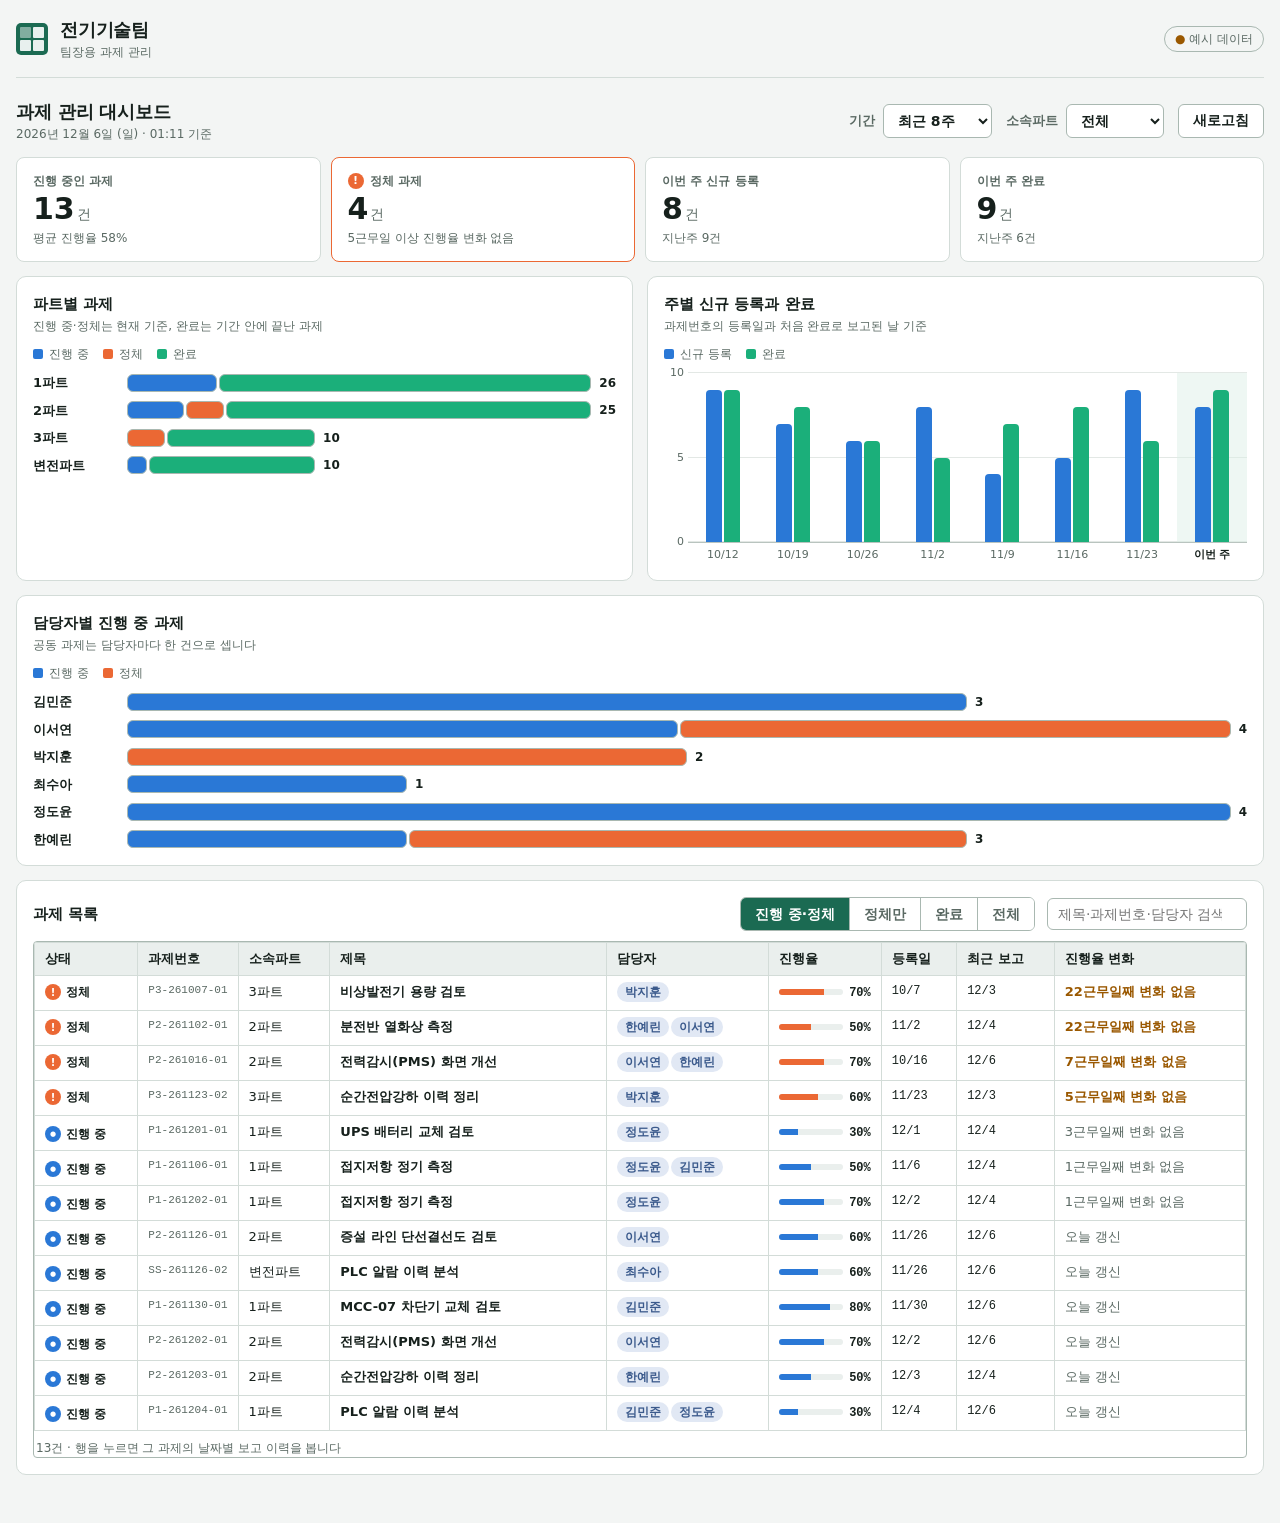
==== daily-report/dashboard/index.html @ bfe54c67 "Add a separable team-lead task dashboard - dashboard/ is a standalone, read-only module: KPI tiles (" ====
<!doctype html>
<html lang="ko">
<head>
<meta charset="utf-8">
<meta name="viewport" content="width=device-width, initial-scale=1, viewport-fit=cover">
<title>과제 관리 대시보드</title>
<link rel="stylesheet" href="../css/style.css">
<link rel="stylesheet" href="dashboard.css">
</head>
<body>
<!--
  팀장 전용 대시보드 페이지.
  일반 화면(../index.html)과 같은 설정·저장소·데이터 해석 규칙을 쓰고, 화면 코드(app.js)는 쓰지 않습니다.
  나중에 팀장 전용 솔루션으로 옮길 때는 이 폴더와 공통 js(config, util, model, store-*)만 가져가면 됩니다.
-->
<div class="app">
  <header class="topbar">
    <div class="brand">
      <span class="brand-mark" aria-hidden="true"><i></i><i></i><i></i><i></i></span>
      <div>
        <h1 id="team-title"></h1>
        <p id="team-name" class="brand-sub"></p>
      </div>
    </div>
    <span id="store-badge" class="store-badge" style="margin-left:auto"></span>
  </header>
  <main id="dash-root" class="view"></main>
</div>
<div id="toast" class="toast" role="status" aria-live="polite"></div>

<script src="../js/config.js"></script>
<script src="../js/util.js"></script>
<script src="../js/model.js"></script>
<script src="../js/store-mock.js"></script>
<script src="../js/store-goodocs.js"></script>
<script src="dashboard.js"></script>
<script>
  (function () {
    const cfg = window.APP_CONFIG;
    const store = DR.createStore();
    document.getElementById('team-title').textContent = cfg.TEAM_NAME;
    document.getElementById('team-name').textContent = '팀장용 과제 관리';
    const badge = document.getElementById('store-badge');
    badge.textContent = store.label;
    badge.dataset.kind = store.kind;
    const dash = DR.Dashboard.create(store);
    dash.mount(document.getElementById('dash-root'));
    dash.show();
  })();
</script>
</body>
</html>
---- daily-report/css/style.css ----
/* 레이아웃: 상단 바 + 단일 작업 영역. 팀 현황은 스프레드시트 격자(행 번호·열 문자)를 그대로 따른다 */
:root {
  --bg: #f3f5f4;
  --surface: #ffffff;
  --surface-2: #eaefed;
  --line: #d3dcd8;
  --line-strong: #a9b8b1;
  --fg: #16201c;
  --muted: #5a6963;
  --accent: #1b6a52;
  --accent-ink: #ffffff;
  --accent-soft: #d9ede5;
  --plan: #3b5a8c;
  --plan-soft: #e1e8f4;
  --warn: #9a5800;
  --warn-soft: #fbeedb;
  --danger: #b3261e;
  --danger-soft: #fbe5e3;
  --ok-soft: #dff1e7;
  --carry: #9aa6a1;
  --shadow: 0 1px 2px rgb(20 40 30 / 0.06), 0 4px 16px rgb(20 40 30 / 0.06);

  --font-ui: Pretendard, "Malgun Gothic", "맑은 고딕", "Apple SD Gothic Neo", "Noto Sans KR", system-ui, sans-serif;
  --font-num: "Cascadia Mono", Consolas, "SF Mono", ui-monospace, monospace;
  --radius: 6px;
}
@media (prefers-color-scheme: dark) {
  :root:not([data-theme="light"]) {
    --bg: #111715;
    --surface: #18201d;
    --surface-2: #1f2925;
    --line: #2d3a35;
    --line-strong: #44544d;
    --fg: #e4ebe8;
    --muted: #93a39c;
    --accent: #4fbf98;
    --accent-ink: #08130f;
    --accent-soft: #1d3a2f;
    --plan: #8eabdc;
    --plan-soft: #222f45;
    --warn: #e9a95a;
    --warn-soft: #3a2c19;
    --danger: #f08a80;
    --danger-soft: #3d1f1d;
    --ok-soft: #1b3428;
    --carry: #66736e;
    --shadow: 0 1px 2px rgb(0 0 0 / 0.3), 0 4px 16px rgb(0 0 0 / 0.25);
    color-scheme: dark;
  }
}
:root[data-theme="dark"] {
  --bg: #111715;
  --surface: #18201d;
  --surface-2: #1f2925;
  --line: #2d3a35;
  --line-strong: #44544d;
  --fg: #e4ebe8;
  --muted: #93a39c;
  --accent: #4fbf98;
  --accent-ink: #08130f;
  --accent-soft: #1d3a2f;
  --plan: #8eabdc;
  --plan-soft: #222f45;
  --warn: #e9a95a;
  --warn-soft: #3a2c19;
  --danger: #f08a80;
  --danger-soft: #3d1f1d;
  --ok-soft: #1b3428;
  --carry: #66736e;
  --shadow: 0 1px 2px rgb(0 0 0 / 0.3), 0 4px 16px rgb(0 0 0 / 0.25);
  color-scheme: dark;
}

* { box-sizing: border-box; }
[hidden] { display: none !important; }
body {
  margin: 0;
  background: var(--bg);
  color: var(--fg);
  font: 14px/1.5 var(--font-ui);
  -webkit-font-smoothing: antialiased;
}
button, input, select { font: inherit; color: inherit; }
:focus-visible { outline: 2px solid var(--accent); outline-offset: 2px; }

.app {
  max-width: 1280px;
  margin: 0 auto;
  padding-inline: 16px;
  padding-block: 0 48px;
}

/* ── 상단 바 ── */
.topbar {
  display: flex;
  align-items: center;
  flex-wrap: wrap;
  gap: 12px 24px;
  padding-block: 16px;
  border-bottom: 1px solid var(--line);
  margin-bottom: 20px;
}
.brand { display: flex; align-items: center; gap: 12px; }
.brand h1 { margin: 0; font-size: 18px; font-weight: 700; letter-spacing: -0.01em; }
.brand-sub { margin: 0; color: var(--muted); font-size: 12px; }
.brand-mark {
  display: grid;
  grid-template-columns: repeat(2, 11px);
  gap: 2px;
  padding: 4px;
  border-radius: 5px;
  background: var(--accent);
}
.brand-mark i { height: 11px; background: var(--accent-ink); opacity: 0.9; border-radius: 1px; }
.brand-mark i:first-child { opacity: 0.45; }

.tabs { display: flex; gap: 4px; background: var(--surface-2); padding: 3px; border-radius: 8px; }
.tabs button {
  border: 0;
  background: transparent;
  padding: 7px 16px;
  border-radius: 6px;
  cursor: pointer;
  color: var(--muted);
  font-weight: 600;
}
.tabs button[aria-selected="true"] { background: var(--surface); color: var(--fg); box-shadow: var(--shadow); }

.me-chip {
  margin-left: auto;
  height: 32px;
  padding: 0 12px;
  border: 1px solid var(--line-strong);
  border-radius: 999px;
  background: var(--surface);
  cursor: pointer;
  white-space: nowrap;
}
.me-chip:hover { border-color: var(--accent); }
.me-chip .me-label { color: var(--muted); font-size: 12px; }
.me-chip.needs { background: var(--accent); border-color: var(--accent); color: var(--accent-ink); }
.me-form { display: grid; gap: 12px; }
.me-form h2 { margin: 0; font-size: 16px; }
.me-form .meta { margin: 0; }
.field-col { display: grid; gap: 4px; font-weight: 600; }
.field-col span { color: var(--muted); font-size: 13px; }
.field-col input, .field-col select { width: 100%; }
.store-badge {
  font-size: 12px;
  padding: 3px 10px;
  border-radius: 999px;
  border: 1px solid var(--line-strong);
  color: var(--muted);
}
.store-badge[data-kind="goodocs"] { border-color: var(--accent); color: var(--accent); }
.store-badge::before { content: "● "; }
.store-badge[data-kind="mock"]::before { color: var(--warn); }

/* ── 공통 컨트롤 ── */
.toolbar { display: flex; flex-wrap: wrap; align-items: center; gap: 10px 14px; margin-bottom: 16px; }
.spacer { flex: 1; }
.field { display: flex; align-items: center; gap: 8px; font-weight: 600; }
.field span { color: var(--muted); font-size: 13px; }
select, input[type="text"], input[type="date"] {
  height: 34px;
  padding: 0 10px;
  background: var(--surface);
  border: 1px solid var(--line-strong);
  border-radius: var(--radius);
  min-width: 0;
}
input[type="date"] { font-family: var(--font-num); font-variant-numeric: tabular-nums; }
input:disabled, select:disabled { background: var(--surface-2); color: var(--fg); opacity: 1; border-color: var(--line); }
.date-nav { display: flex; align-items: center; gap: 4px; }

.btn {
  height: 34px;
  padding: 0 14px;
  border: 1px solid var(--line-strong);
  background: var(--surface);
  border-radius: var(--radius);
  cursor: pointer;
  font-weight: 600;
  white-space: nowrap;
}
.btn:hover { border-color: var(--accent); }
.btn.primary { background: var(--accent); border-color: var(--accent); color: var(--accent-ink); min-width: 96px; }
.btn.primary:disabled { opacity: 0.45; cursor: default; }
.btn.ghost { border-color: transparent; background: transparent; color: var(--accent); }
.btn.ghost:hover { background: var(--accent-soft); }
.btn.add { border-style: dashed; color: var(--muted); background: transparent; justify-self: start; }
.icon-btn {
  width: 34px;
  height: 34px;
  border: 1px solid var(--line-strong);
  background: var(--surface);
  border-radius: var(--radius);
  cursor: pointer;
  font-size: 18px;
  line-height: 1;
}
.icon-btn.del { border-color: transparent; background: transparent; color: var(--muted); }
.icon-btn.del:hover { color: var(--danger); background: var(--danger-soft); }
.check { display: inline-flex; align-items: center; gap: 6px; cursor: pointer; }
.check input { width: 16px; height: 16px; accent-color: var(--accent); }

.seg { display: inline-flex; border: 1px solid var(--line-strong); border-radius: var(--radius); overflow: hidden; }
.seg button { border: 0; background: var(--surface); padding: 0 14px; height: 32px; cursor: pointer; font-weight: 600; color: var(--muted); }
.seg button + button { border-left: 1px solid var(--line-strong); }
.seg button[aria-pressed="true"] { background: var(--accent); color: var(--accent-ink); }

.banner { padding: 10px 14px; border-radius: var(--radius); margin-bottom: 14px; }
.banner-info { background: var(--plan-soft); color: var(--plan); }
.banner-carry { background: var(--surface); border: 1px dashed var(--line-strong); color: var(--muted); }
.banner-carry b { color: var(--fg); }
.banner-error { background: var(--danger-soft); color: var(--danger); font-weight: 600; }

.pill {
  display: inline-block;
  padding: 1px 8px;
  border-radius: 999px;
  font-size: 12px;
  font-weight: 600;
  white-space: nowrap;
}
.pill-danger { background: var(--danger-soft); color: var(--danger); }
.pill-ok { background: var(--ok-soft); color: var(--accent); }
.pill-part { background: var(--surface-2); color: var(--fg); }
.pill-part b { font-family: var(--font-num); margin-left: 2px; }

/* ── 팀원 입력 ── */
.empty-state {
  display: grid;
  gap: 4px;
  padding: 28px;
  background: var(--surface);
  border: 1px dashed var(--line-strong);
  border-radius: 10px;
  color: var(--muted);
}
.empty-state strong { color: var(--fg); font-size: 15px; }
.report-heading { margin: 0 0 12px; font-size: 20px; font-weight: 700; letter-spacing: -0.01em; text-wrap: balance; }

.block {
  display: grid;
  gap: 8px;
  background: var(--surface);
  border: 1px solid var(--line);
  border-radius: 10px;
  padding: 16px;
  margin-bottom: 14px;
}
.block-head { display: flex; align-items: center; justify-content: space-between; gap: 8px; }
.block-head h2 { margin: 0; font-size: 15px; }
.rows-empty { margin: 4px 0; color: var(--muted); }
.entries { display: grid; }
.entry {
  display: grid;
  grid-template-columns: 88px 100px minmax(0, 1fr) minmax(0, 1.5fr) 90px minmax(0, 0.7fr) 150px 34px;
  gap: 6px;
  align-items: start;
  padding-block: 8px;
  border-top: 1px solid var(--line);
}
.entry-head {
  border-top: 0;
  padding-block: 0 2px;
  color: var(--muted);
  font-size: 12px;
  font-weight: 600;
  letter-spacing: 0.02em;
}
.entry-no {
  padding-top: 8px;
  text-align: center;
  color: var(--muted);
  font-family: var(--font-num);
  font-size: 12px;
  font-variant-numeric: tabular-nums;
}
.entry-head span:first-child { text-align: center; }
.cell { display: grid; gap: 2px; min-width: 0; }
.cell-label { display: none; color: var(--muted); font-size: 12px; font-weight: 600; }
.cell input { width: 100%; }
textarea {
  width: 100%;
  min-height: 64px;
  max-height: 360px;
  padding: 7px 10px;
  background: var(--surface);
  border: 1px solid var(--line-strong);
  border-radius: var(--radius);
  font: inherit;
  line-height: 1.45;
  color: inherit;
  resize: vertical;
  overflow-y: auto;
}
textarea:disabled { background: var(--surface-2); border-color: var(--line); color: var(--fg); resize: none; }
.entry .del { margin-top: 0; }
.entry-no small {
  display: block;
  margin-top: 2px;
  font-family: var(--font-ui);
  font-size: 10px;
  color: var(--carry);
}
.entry.carried input, .entry.carried textarea { color: var(--carry); border-style: dashed; }
.entry.is-done input, .entry.is-done textarea { background: var(--ok-soft); border-color: transparent; }
.entry.is-done [data-f="progress"] { color: var(--accent); font-weight: 700; }
.done-btn {
  height: 30px;
  border: 1px solid var(--accent);
  background: var(--surface);
  color: var(--accent);
  border-radius: var(--radius);
  font-weight: 700;
  font-size: 13px;
  cursor: pointer;
}
.done-btn:hover { background: var(--accent-soft); }
.done-btn[aria-pressed="true"] { background: var(--accent); color: var(--accent-ink); }
.add-row { display: flex; flex-wrap: wrap; gap: 8px; }
.cell select { width: 100%; }
select.unset { color: var(--muted); }
.owners {
  display: flex;
  flex-wrap: wrap;
  gap: 4px;
  align-items: center;
  min-height: 34px;
  padding: 3px 4px;
  background: var(--surface);
  border: 1px solid var(--line-strong);
  border-radius: var(--radius);
}
.owners:focus-within { outline: 2px solid var(--accent); outline-offset: 1px; }
.owner-add { flex: 1; min-width: 60px; height: 26px !important; border: 0 !important; padding: 0 4px !important; background: transparent !important; }
.owner-add:focus-visible { outline: none; }
.chip {
  display: inline-flex;
  align-items: center;
  gap: 2px;
  padding: 1px 4px 1px 8px;
  border-radius: 999px;
  background: var(--plan-soft);
  color: var(--plan);
  font-size: 12px;
  font-weight: 600;
  white-space: nowrap;
}
.chip button { border: 0; background: none; color: inherit; cursor: pointer; padding: 0 2px; font-size: 14px; line-height: 1; opacity: 0.7; }
.chip button:hover { opacity: 1; }
.entry.carried .owners { border-style: dashed; }
.entry.carried .chip { opacity: 0.6; }

.whoami { display: flex; align-items: center; gap: 8px; }
.whoami-label { color: var(--muted); font-size: 13px; font-weight: 600; }
.whoami strong { font-size: 15px; }
.whoami select { height: 30px; }
.setup-row select { width: 130px; }
.btn.small { height: 28px; padding: 0 8px; font-size: 13px; }
.setup-row { display: flex; gap: 8px; margin-top: 8px; }
.setup-row input { width: 200px; }
.ok { color: var(--accent); font-weight: 700; }

/* 과제번호 · 공동 과제 */
.entry-no small.tid { color: var(--muted); font-family: var(--font-num); font-size: 10px; }
.entry-no small { white-space: nowrap; }
.entry-no small.tid { white-space: normal; line-height: 1.25; margin-top: 2px; }
.entry-no small.by { color: var(--plan); }
.sheet td.tid-cell { width: 1%; white-space: nowrap; font-family: var(--font-num); font-size: 11px; color: var(--muted); }
.sheet td.time small { display: block; font-family: var(--font-ui); font-size: 11px; }

/* 충돌 비교 */
.dialog.conflict { width: min(860px, 100%); max-height: min(88vh, 900px); display: grid; grid-template-rows: auto auto minmax(0, 1fr) auto; gap: 10px; }
.conflict h2 { margin: 0; font-size: 16px; color: var(--warn); }
.conflict .meta { margin: 0; }
.cf-wrap { overflow: auto; border: 1px solid var(--line); border-radius: 6px; }
.cf-table { border-collapse: collapse; width: 100%; min-width: 520px; font-size: 13px; }
.cf-table th, .cf-table td { border-bottom: 1px solid var(--line); padding: 8px 10px; text-align: left; vertical-align: top; }
.cf-table thead th { background: var(--surface-2); position: sticky; top: 0; }
.cf-table tbody th { width: 80px; color: var(--muted); white-space: nowrap; }
.cf-table td { width: 45%; white-space: pre-wrap; overflow-wrap: anywhere; }
.cf-table tr.diff td { background: var(--warn-soft); }
.cf-table tr.diff th { color: var(--warn); }
.conflict .dialog-actions { flex-wrap: wrap; }

/* 지난 업무 불러오기 */
.dialog.loader {
  width: min(760px, 100%);
  max-height: min(86vh, 860px);
  display: grid;
  grid-template-rows: auto auto auto minmax(0, 1fr) auto;
  gap: 10px;
  padding: 18px;
}
.loader-head { display: flex; align-items: center; justify-content: space-between; }
.loader-head h2 { margin: 0; font-size: 16px; }
.loader-filters { display: flex; flex-wrap: wrap; gap: 8px 12px; align-items: center; }
.loader-filters input[type="search"] {
  flex: 1;
  min-width: 180px;
  height: 34px;
  padding: 0 10px;
  background: var(--surface);
  border: 1px solid var(--line-strong);
  border-radius: var(--radius);
}
.loader-filters + .meta { margin: 0; }
.loader-list { overflow-y: auto; display: grid; align-content: start; gap: 6px; padding-right: 2px; min-height: 120px; }
.ldr-item {
  display: grid;
  grid-template-columns: 20px minmax(0, 1fr);
  gap: 2px 8px;
  padding: 10px 12px;
  border: 1px solid var(--line);
  border-radius: 8px;
  cursor: pointer;
  background: var(--surface);
}
.ldr-item:hover { border-color: var(--line-strong); }
.ldr-item.on { border-color: var(--accent); background: var(--accent-soft); }
.ldr-item input { grid-row: 1 / 4; margin-top: 3px; width: 16px; height: 16px; accent-color: var(--accent); }
.ldr-meta { font-size: 12px; color: var(--muted); font-variant-numeric: tabular-nums; }
.ldr-title { font-weight: 700; white-space: pre-wrap; }
.ldr-content {
  white-space: pre-wrap;
  color: var(--muted);
  font-size: 13px;
  display: -webkit-box;
  -webkit-line-clamp: 3;
  -webkit-box-orient: vertical;
  overflow: hidden;
}
.loader-foot { display: flex; align-items: center; justify-content: flex-end; gap: 8px; }
.loader-foot .meta { margin: 0 auto 0 0; }

.savebar {
  position: sticky;
  bottom: 0;
  display: flex;
  align-items: center;
  justify-content: flex-end;
  gap: 14px;
  padding-block: 12px calc(12px + env(safe-area-inset-bottom, 0px));
  background: linear-gradient(to top, var(--bg) 70%, transparent);
}
.dirty-text { color: var(--muted); }
.dirty-text.pending { color: var(--warn); font-weight: 600; }

/* ── 팀 현황 ── */
.summary { display: grid; grid-template-columns: repeat(auto-fit, minmax(200px, 1fr)); gap: 10px; margin-bottom: 14px; }
.stat {
  display: grid;
  align-content: start;
  gap: 6px;
  background: var(--surface);
  border: 1px solid var(--line);
  border-radius: 8px;
  padding: 12px 14px;
  min-width: 0;
}
.stat-label { color: var(--muted); font-size: 12px; font-weight: 600; }
.stat-val { font-size: 22px; font-weight: 700; font-family: var(--font-num); font-variant-numeric: tabular-nums; }
.stat-val small { font-size: 13px; color: var(--muted); font-weight: 500; margin-left: 2px; font-family: var(--font-ui); }
.stat-val.warn { color: var(--warn); }
.stat-val.ok { color: var(--accent); }
.chips { display: flex; flex-wrap: wrap; gap: 4px; }
.meter { height: 4px; background: var(--surface-2); border-radius: 2px; overflow: hidden; }
.meter span { display: block; height: 100%; background: var(--accent); }

.grid-wrap {
  overflow-x: auto;
  background: var(--surface);
  border: 1px solid var(--line-strong);
  border-radius: 4px;
}
.grid-wrap[aria-busy="true"] { opacity: 0.6; }
.sheet { border-collapse: collapse; width: 100%; min-width: 1000px; font-size: 13px; }
.sheet th, .sheet td { border: 1px solid var(--line); padding: 6px 10px; vertical-align: top; text-align: left; }
.sheet thead th { position: sticky; top: 0; background: var(--surface-2); font-weight: 600; white-space: nowrap; }
.sheet thead tr.letters th {
  font-family: var(--font-num);
  font-size: 11px;
  color: var(--muted);
  text-align: center;
  font-weight: 500;
  padding-block: 2px;
}
.sheet .corner, .sheet .rn {
  width: 40px;
  background: var(--surface-2);
  color: var(--muted);
  text-align: center;
  font-family: var(--font-num);
  font-size: 11px;
  font-weight: 500;
}
.sheet tbody tr:hover td { background: color-mix(in srgb, var(--accent-soft) 40%, transparent); }
.sheet tr.group-end td, .sheet tr.group-end th { border-bottom: 2px solid var(--line-strong); }
.sheet td.name { font-weight: 700; white-space: nowrap; background: var(--surface); }
.sheet td.part-group { width: 1%; white-space: nowrap; background: var(--surface); }
.sheet td.part-group b { display: block; font-size: 14px; }
.sheet td.part-group small { color: var(--muted); font-size: 11px; }
.sheet td.owners-cell { width: 1%; }
.sheet td.owners-cell .chip { margin: 0 2px 2px 0; padding-right: 8px; }
.sheet tr.is-done td.title { color: var(--accent); }
.sheet tr.empty-part td { background: var(--surface-2); }
.sheet td.title, .sheet td.content, .sheet td.note { white-space: pre-wrap; overflow-wrap: anywhere; }
.sheet td.title { min-width: 200px; font-weight: 600; }
.sheet td.content { min-width: 320px; }
.sheet td.note { min-width: 140px; color: var(--warn); }
.sheet td.prog { width: 1%; white-space: nowrap; }
.sheet td.prog b, .ptext { font-family: var(--font-num); font-variant-numeric: tabular-nums; font-weight: 600; font-size: 12px; margin-left: 6px; }
.ptext { margin-left: 0; }
.sheet td.time { width: 1%; white-space: nowrap; color: var(--muted); font-family: var(--font-num); font-variant-numeric: tabular-nums; font-size: 12px; }
.sheet tr.missing td { background: var(--danger-soft); }
.grid-empty { color: var(--muted); padding-block: 20px; }

.pbar { display: inline-block; width: 64px; height: 6px; background: var(--surface-2); border-radius: 3px; overflow: hidden; vertical-align: middle; }
.pbar span { display: block; height: 100%; background: var(--warn); }
.pbar[data-tone="mid"] span { background: var(--plan); }
.pbar[data-tone="done"] span { background: var(--accent); }

.sheet-week td.wk { position: relative; width: 18%; min-width: 150px; }
.sheet-week th.is-today { background: var(--accent-soft); }
.day-link { border: 0; background: none; padding: 0; font-weight: 600; cursor: pointer; color: inherit; }
.day-link:hover { color: var(--accent); text-decoration: underline; }
.sheet-week ul { margin: 0; padding: 0; list-style: none; display: grid; gap: 4px; }
.sheet-week li { display: grid; grid-template-columns: minmax(0, 1fr) auto; gap: 2px 6px; line-height: 1.35; }
.wk-p { font-family: var(--font-num); font-size: 11px; color: var(--muted); font-variant-numeric: tabular-nums; }
.wk-p.ok { color: var(--accent); font-weight: 700; }
.wk-owner { grid-column: 1 / -1; font-size: 11px; color: var(--plan); }
.wk-note { grid-column: 1 / -1; font-size: 11px; color: var(--warn); }
.wk-open { position: absolute; inset: 0; border: 0; background: transparent; cursor: pointer; }
.wk-open:hover { background: color-mix(in srgb, var(--accent-soft) 45%, transparent); }
.missing-cell { background: var(--danger-soft); }
.future { background: repeating-linear-gradient(135deg, transparent 0 6px, var(--surface-2) 6px 7px); }
.muted { color: var(--muted); }
.meta { color: var(--muted); font-size: 12px; margin: 8px 2px 0; }

/* ── 알림 / 확인창 ── */
.toast {
  position: fixed;
  left: 50%;
  bottom: calc(24px + env(safe-area-inset-bottom, 0px));
  transform: translate(-50%, 16px);
  max-width: min(520px, calc(100vw - 32px));
  padding: 10px 16px;
  border-radius: 8px;
  background: var(--fg);
  color: var(--bg);
  font-weight: 600;
  box-shadow: var(--shadow);
  opacity: 0;
  pointer-events: none;
  transition: opacity 0.2s, transform 0.2s;
  z-index: 20;
}
.toast.show { opacity: 1; transform: translate(-50%, 0); }
.toast[data-kind="error"] { background: var(--danger); color: #fff; }
.toast[data-kind="warn"] { background: var(--warn); color: #fff; }

.dialog-backdrop {
  position: fixed;
  inset: 0;
  display: grid;
  place-items: center;
  padding: 16px;
  background: rgb(0 0 0 / 0.35);
  z-index: 30;
}
.dialog {
  width: min(380px, 100%);
  background: var(--surface);
  border-radius: 10px;
  padding: 20px;
  box-shadow: var(--shadow);
}
.dialog-msg { margin: 0 0 16px; font-weight: 600; }
.dialog-actions { display: flex; justify-content: flex-end; gap: 8px; }

@media (prefers-reduced-motion: reduce) {
  .toast { transition: none; }
}

/* ── 좁은 화면(휴대폰) ── */
@media (max-width: 640px) {
  .me-chip { margin-left: 0; }
  .entry-head { display: none; }
  .entry { grid-template-columns: 72px minmax(0, 1fr) 96px 34px; }
  .entry-no { grid-column: 1; grid-row: 1; }
  .entry .c-part { grid-column: 2; grid-row: 1; }
  .entry .c-progress { grid-column: 3; grid-row: 1; }
  .entry .del { grid-column: 4; grid-row: 1; margin-top: 18px; }
  .setup-row input { width: auto; flex: 1; }
  .entry .c-title, .entry .c-content, .entry .c-note, .entry .c-owners { grid-column: 2 / -1; }
  .cell-label { display: block; }
}
---- daily-report/dashboard/dashboard.css ----
/* 팀장용 과제관리 대시보드 — 공통 css/style.css의 토큰 위에 얹는다 */
:root {
  /* 상태 색 (색약 검증 통과: 진행 중·정체·완료 3색). 같은 상태는 모든 차트에서 같은 색 */
  --s-active: #2a78d6;
  --s-stalled: #eb6834;
  --s-done: #1baf7a;
  --grid: #e3e8e5;
  --axis: #b9c4bf;
  --tip-bg: #16201c;
  --tip-fg: #ffffff;
}
@media (prefers-color-scheme: dark) {
  :root:not([data-theme="light"]) {
    --s-active: #3987e5;
    --s-stalled: #d95926;
    --s-done: #199e70;
    --grid: #26302c;
    --axis: #3a4641;
    --tip-bg: #e4ebe8;
    --tip-fg: #111715;
  }
}
:root[data-theme="dark"] {
  --s-active: #3987e5;
  --s-stalled: #d95926;
  --s-done: #199e70;
  --grid: #26302c;
  --axis: #3a4641;
  --tip-bg: #e4ebe8;
  --tip-fg: #111715;
}

.s-active { background: var(--s-active); }
.s-stalled { background: var(--s-stalled); }
.s-done { background: var(--s-done); }

.dash { display: grid; gap: 14px; }
.dash-toolbar { display: flex; flex-wrap: wrap; align-items: center; gap: 10px 14px; }
.dash-title { display: grid; margin-right: auto; }
.dash-title h2 { margin: 0; font-size: 18px; letter-spacing: -0.01em; }
.dash-title .meta { margin: 0; }

/* 핵심 숫자 */
.dash-kpis { display: grid; grid-template-columns: repeat(auto-fit, minmax(190px, 1fr)); gap: 10px; }
.kpi {
  display: grid;
  gap: 2px;
  padding: 14px 16px;
  background: var(--surface);
  border: 1px solid var(--line);
  border-radius: 8px;
  min-width: 0;
}
.kpi-label { color: var(--muted); font-size: 12px; font-weight: 600; display: flex; align-items: center; gap: 6px; }
.kpi-val { font-size: 30px; font-weight: 700; line-height: 1.15; }
.kpi-val small { font-size: 14px; color: var(--muted); font-weight: 500; margin-left: 2px; }
.kpi-sub { color: var(--muted); font-size: 12px; }
.kpi.is-warn { border-color: var(--s-stalled); }
.warn-icon {
  display: inline-grid;
  place-items: center;
  width: 16px;
  height: 16px;
  border-radius: 50%;
  background: var(--s-stalled);
  color: #fff;
  font-style: normal;
  font-size: 11px;
  font-weight: 800;
}

/* 카드 */
.dash-grid { display: grid; grid-template-columns: repeat(2, minmax(0, 1fr)); gap: 14px; }
.dash-card {
  display: grid;
  align-content: start;
  gap: 10px;
  padding: 16px;
  background: var(--surface);
  border: 1px solid var(--line);
  border-radius: 10px;
  min-width: 0;
}
.dash-card header h3 { margin: 0; font-size: 15px; }
.dash-card header .meta { margin: 2px 0 0; }
.dash-wide { grid-column: 1 / -1; }

.legend { display: flex; flex-wrap: wrap; gap: 4px 14px; font-size: 12px; color: var(--muted); }
.legend span { display: inline-flex; align-items: center; gap: 6px; }
.sw { width: 10px; height: 10px; border-radius: 2px; display: inline-block; }

/* 가로 누적 막대: 칸 사이 2px 틈, 끝만 둥글게 */
.hbars { display: grid; gap: 8px; }
.hb-row { display: grid; grid-template-columns: 84px minmax(0, 1fr); gap: 10px; align-items: center; }
.hb-label { font-size: 13px; font-weight: 600; white-space: nowrap; overflow: hidden; text-overflow: ellipsis; }
.hb-track { display: flex; align-items: center; gap: 8px; min-width: 0; }
.hb-bar { display: flex; gap: 2px; height: 18px; border-radius: 0 4px 4px 0; overflow: hidden; min-width: 2px; }
.hb-bar .seg { min-width: 3px; height: 100%; }
.hb-bar .seg:hover { filter: brightness(1.12); }
.hb-total { font-size: 12px; font-variant-numeric: tabular-nums; color: var(--fg); }

/* 세로 막대(주별) */
.cols { display: grid; gap: 4px; }
.cols-plot { position: relative; height: 170px; margin-left: 24px; border-bottom: 1px solid var(--axis); }
.gridline { position: absolute; left: 0; right: 0; border-top: 1px solid var(--grid); }
.gridline em {
  position: absolute;
  left: -24px;
  top: -8px;
  width: 20px;
  text-align: right;
  font-style: normal;
  font-size: 11px;
  color: var(--muted);
  font-variant-numeric: tabular-nums;
}
.cols-groups { position: absolute; inset: 0; display: flex; align-items: flex-end; }
.cols-group { flex: 1; display: flex; justify-content: center; align-items: flex-end; gap: 2px; height: 100%; }
.col { width: min(16px, 30%); border-radius: 4px 4px 0 0; min-height: 0; }
.col:hover { filter: brightness(1.12); }
.cols-group.is-now { background: color-mix(in srgb, var(--accent-soft) 45%, transparent); }
.cols-x { display: flex; margin-left: 24px; }
.cols-x span { flex: 1; text-align: center; font-size: 11px; color: var(--muted); font-variant-numeric: tabular-nums; white-space: nowrap; }
.cols-x span.is-now { color: var(--fg); font-weight: 700; }

/* 과제 목록 */
.list-head { display: flex; flex-wrap: wrap; align-items: center; gap: 8px 12px; }
.list-head h3 { margin-right: auto !important; }
.list-head input[type="search"] {
  height: 32px;
  padding: 0 10px;
  min-width: 200px;
  background: var(--surface);
  border: 1px solid var(--line-strong);
  border-radius: var(--radius);
}
.dash-table { min-width: 900px; }
.dash-table tbody tr { cursor: pointer; }
.dash-table tbody tr:focus-visible { outline: 2px solid var(--accent); outline-offset: -2px; }
.dash-table td.title { font-weight: 600; min-width: 220px; }
.dash-table td.num { font-family: var(--font-num); font-variant-numeric: tabular-nums; font-size: 12px; white-space: nowrap; }
.dash-table td.warn { color: var(--warn); font-weight: 600; }
.dash-table .chip { margin: 0 2px 2px 0; padding-right: 8px; }
.nowrap { white-space: nowrap; }
.pbar span.s-active { background: var(--s-active); }
.pbar span.s-stalled { background: var(--s-stalled); }
.pbar span.s-done { background: var(--s-done); }

/* 상태 표시: 색 + 기호 + 글자 (색만으로 구분하지 않음) */
.st { display: inline-flex; align-items: center; gap: 5px; font-size: 12px; font-weight: 700; white-space: nowrap; color: var(--fg); }
.st i {
  display: inline-grid;
  place-items: center;
  width: 16px;
  height: 16px;
  border-radius: 50%;
  font-style: normal;
  font-size: 10px;
  color: #fff;
}
.st-active i { background: var(--s-active); font-size: 7px; }
.st-stalled i { background: var(--s-stalled); }
.st-done i { background: var(--s-done); }

/* 툴팁 */
.dash-tip {
  position: fixed;
  z-index: 40;
  pointer-events: none;
  padding: 5px 9px;
  border-radius: 6px;
  background: var(--tip-bg);
  color: var(--tip-fg);
  font-size: 12px;
  font-weight: 600;
  white-space: nowrap;
}

/* 과제 이력 */
.dialog.dash-hist { width: min(900px, 100%); max-height: min(88vh, 900px); display: grid; grid-template-rows: auto minmax(0, 1fr); gap: 10px; }
.dash-hist h2 { margin: 0; font-size: 16px; }
.hist-body { display: grid; gap: 8px; overflow: auto; min-height: 0; }
.hist-body .meta { margin: 0; }
.hist-body .sheet { min-width: 640px; }

@media (max-width: 900px) {
  .dash-grid { grid-template-columns: 1fr; }
}
@media (max-width: 640px) {
  .hb-row { grid-template-columns: 64px minmax(0, 1fr); }
  .list-head input[type="search"] { min-width: 0; flex: 1; }
}
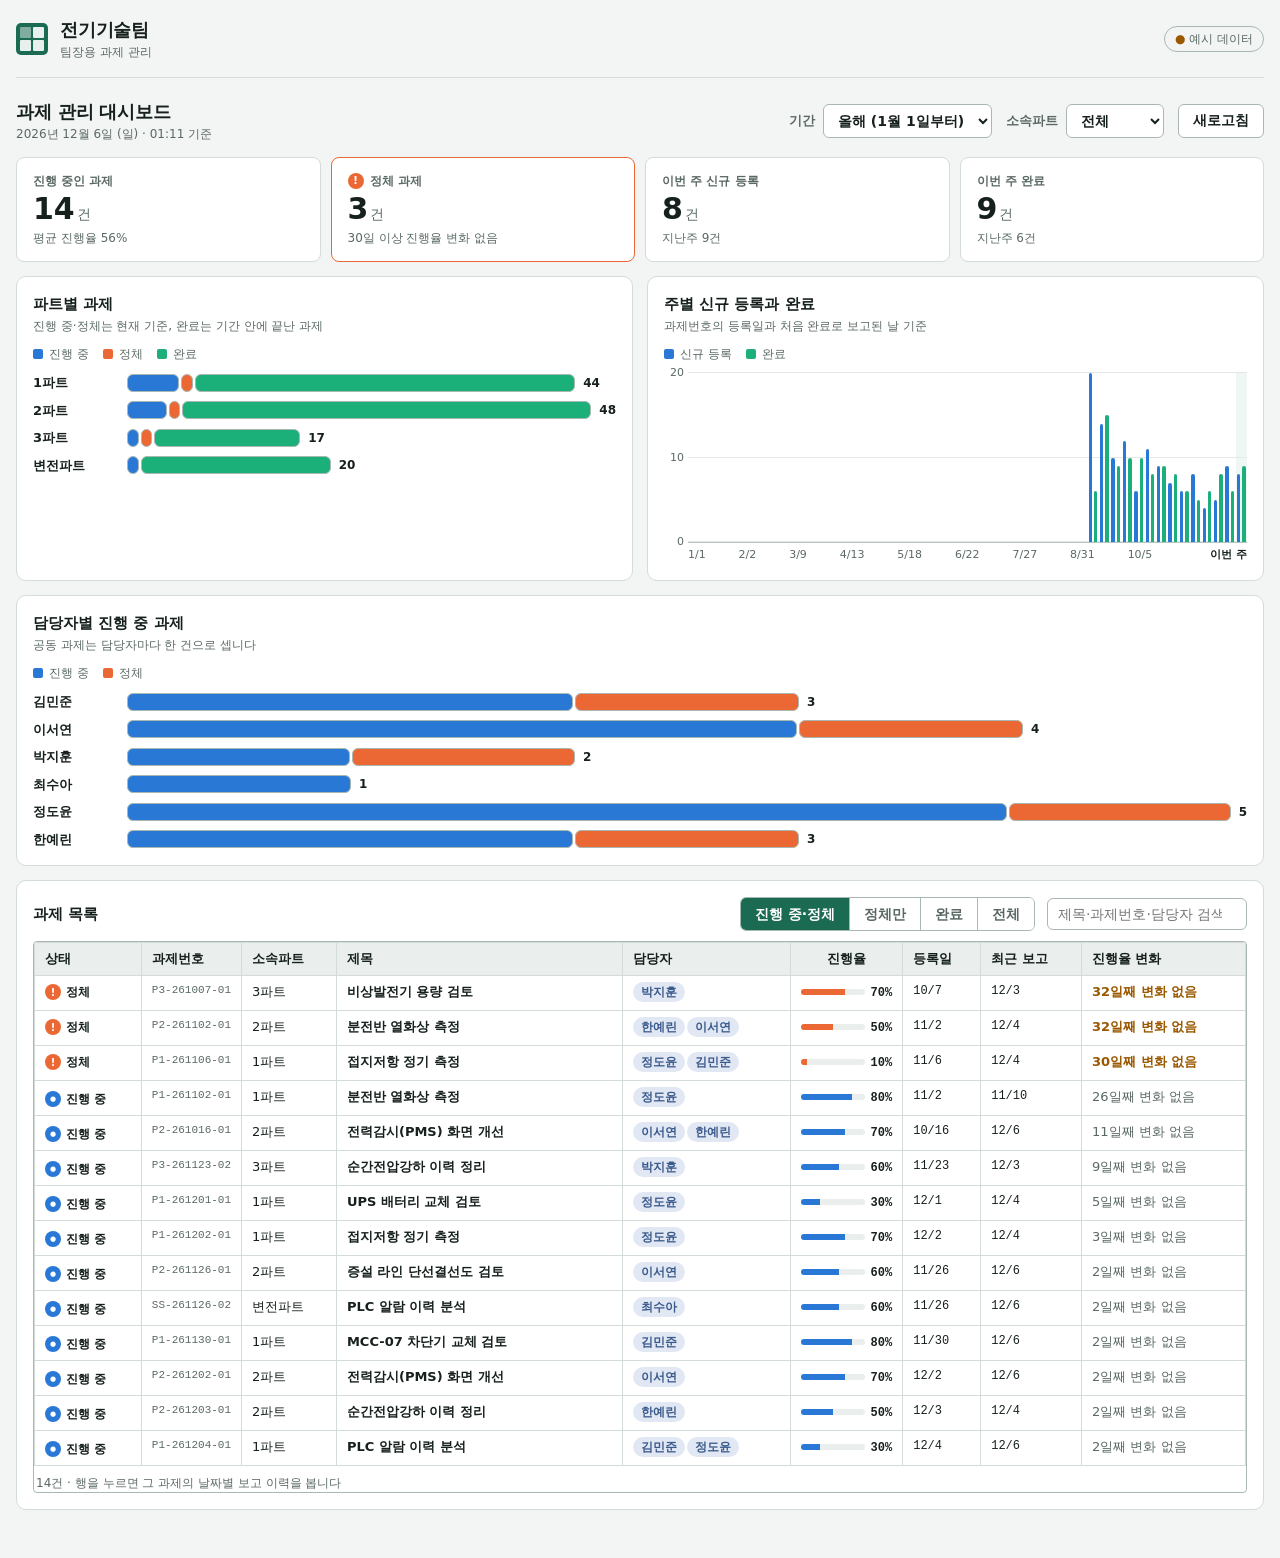
==== commit cf3ba9d6: "Connect to the in-house Goodocs API through a local PowerShell relay Goodocs reads use GET with a JS" ====
--- a/daily-report/dashboard/index.html
+++ b/daily-report/dashboard/index.html
@@ -29,6 +29,7 @@
 <div id="toast" class="toast" role="status" aria-live="polite"></div>
 
 <script src="../js/config.js"></script>
+<!-- APP_RUNTIME: server/start.bat 으로 실행하면 이 자리에 Goodocs 연결 설정이 들어간다 -->
 <script src="../js/util.js"></script>
 <script src="../js/model.js"></script>
 <script src="../js/store-mock.js"></script>
--- a/daily-report/css/style.css
+++ b/daily-report/css/style.css
@@ -226,6 +226,71 @@
 .pill-danger { background: var(--danger-soft); color: var(--danger); }
 .pill-ok { background: var(--ok-soft); color: var(--accent); }
 .pill-part { background: var(--surface-2); color: var(--fg); }
+.pill-warn { background: var(--warn-soft); color: var(--warn); }
+.stat-val.danger { color: var(--danger); }
+
+/* 내 현황 */
+.tab-badge {
+  display: inline-grid;
+  place-items: center;
+  min-width: 18px;
+  height: 18px;
+  padding: 0 5px;
+  margin-left: 4px;
+  border-radius: 999px;
+  background: var(--danger);
+  color: #fff;
+  font-size: 11px;
+  font-weight: 800;
+  vertical-align: 1px;
+}
+.ms { display: grid; gap: 14px; }
+.ms-head { display: flex; align-items: center; justify-content: space-between; gap: 12px; flex-wrap: wrap; }
+.ms-head h2 { margin: 0; font-size: 18px; }
+.ms-head .meta { margin: 2px 0 0; }
+.ms .banner, .ms .summary { margin: 0; }
+.ms-list { display: grid; gap: 8px; }
+.ms-item {
+  display: grid;
+  grid-template-columns: 230px minmax(0, 1fr) auto;
+  gap: 12px;
+  align-items: center;
+  padding: 12px 14px;
+  border: 1px solid var(--line);
+  border-left-width: 4px;
+  border-radius: 8px;
+}
+.ms-item.lv-critical { border-left-color: var(--danger); background: var(--danger-soft); }
+.ms-item.lv-warn { border-left-color: var(--warn); background: var(--warn-soft); }
+.ms-item.lv-info { border-left-color: var(--line-strong); }
+.ms-flag { display: inline-flex; align-items: center; gap: 6px; font-weight: 700; font-size: 13px; }
+.ms-flag i {
+  display: inline-grid;
+  place-items: center;
+  flex: none;
+  width: 18px;
+  height: 18px;
+  border-radius: 50%;
+  font-style: normal;
+  font-size: 11px;
+  color: var(--surface);
+}
+.lv-critical .ms-flag { color: var(--danger); }
+.lv-critical .ms-flag i { background: var(--danger); }
+.lv-warn .ms-flag { color: var(--warn); }
+.lv-warn .ms-flag i { background: var(--warn); }
+.lv-info .ms-flag { color: var(--muted); }
+.lv-info .ms-flag i { background: var(--muted); }
+.ms-title { font-weight: 700; }
+.ms-title .tid-cell { font-family: var(--font-num); font-size: 11px; color: var(--muted); font-weight: 500; margin-right: 4px; }
+.ms-body .meta { margin: 2px 0 0; }
+.ms-table { min-width: 820px; }
+.ms-table td.title { font-weight: 600; min-width: 220px; }
+.ms-table .tid-cell { font-family: var(--font-num); font-size: 11px; color: var(--muted); white-space: nowrap; }
+@media (max-width: 760px) {
+  .ms-item { grid-template-columns: 1fr; }
+  .ms-item .btn { justify-self: start; }
+}
 .pill-part b { font-family: var(--font-num); margin-left: 2px; }
 
 /* ── 팀원 입력 ── */
@@ -321,6 +386,35 @@
 .done-btn:hover { background: var(--accent-soft); }
 .done-btn[aria-pressed="true"] { background: var(--accent); color: var(--accent-ink); }
 .add-row { display: flex; flex-wrap: wrap; gap: 8px; }
+.entry.flash { animation: flash 1.6s ease-out; border-radius: 8px; }
+.entry-no small.resumed { color: var(--accent); font-weight: 700; }
+.ldr-item.is-in { opacity: 0.6; cursor: default; }
+
+/* 쉬고 있는 내 과제 */
+.paused { display: grid; gap: 8px; margin-top: 6px; padding: 12px 14px; border: 1px dashed var(--line-strong); border-radius: 8px; }
+.paused-head { display: grid; gap: 2px; }
+.paused-head .meta { margin: 0; }
+.paused-list { list-style: none; margin: 0; padding: 0; display: grid; gap: 6px; }
+.paused-list li {
+  display: grid;
+  grid-template-columns: 110px minmax(0, 1fr) minmax(0, 1.2fr) auto;
+  gap: 10px;
+  align-items: center;
+  padding: 6px 0;
+  border-top: 1px solid var(--line);
+}
+.paused-list li:first-child { border-top: 0; }
+.paused-list .tid-cell { font-family: var(--font-num); font-size: 11px; color: var(--muted); }
+.paused-title { font-weight: 600; overflow: hidden; text-overflow: ellipsis; white-space: nowrap; }
+.paused-list .meta { margin: 0; }
+.rest-long { color: var(--warn); }
+@media (max-width: 760px) {
+  .paused-list li { grid-template-columns: 1fr auto; }
+  .paused-list .tid-cell, .paused-list .meta { grid-column: 1; }
+  .paused-list .btn { grid-row: 1 / span 3; grid-column: 2; }
+}
+@keyframes flash { 0%, 30% { background: var(--accent-soft); } 100% { background: transparent; } }
+@media (prefers-reduced-motion: reduce) { .entry.flash { animation: none; background: var(--accent-soft); } }
 .cell select { width: 100%; }
 select.unset { color: var(--muted); }
 .owners {
@@ -511,7 +605,11 @@
 .sheet td.title { min-width: 200px; font-weight: 600; }
 .sheet td.content { min-width: 320px; }
 .sheet td.note { min-width: 140px; color: var(--warn); }
-.sheet td.prog { width: 1%; white-space: nowrap; }
+.sheet td.prog { width: 1%; white-space: nowrap; text-align: center; }
+.sheet th.c { text-align: center; }
+/* 진행율은 어디서나 가운데 정렬 */
+.entry [data-f="progress"] { text-align: center; }
+.entry-head span:nth-child(5) { text-align: center; }
 .sheet td.prog b, .ptext { font-family: var(--font-num); font-variant-numeric: tabular-nums; font-weight: 600; font-size: 12px; margin-left: 6px; }
 .ptext { margin-left: 0; }
 .sheet td.time { width: 1%; white-space: nowrap; color: var(--muted); font-family: var(--font-num); font-variant-numeric: tabular-nums; font-size: 12px; }
